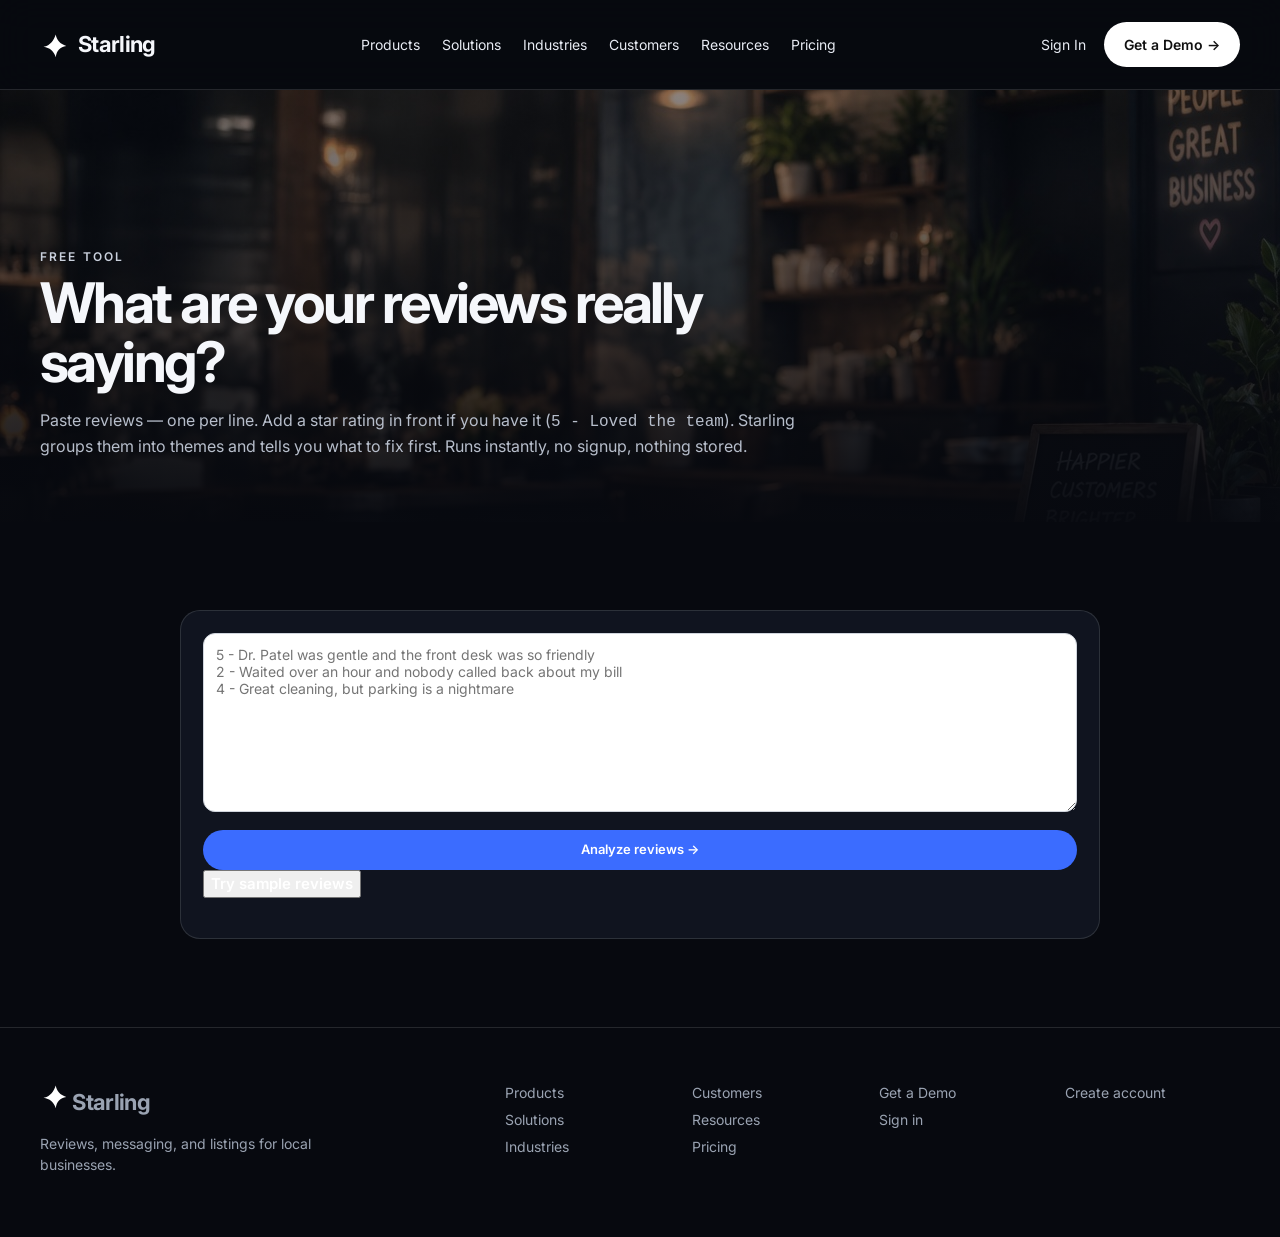
==== static/analyzer.html @ 8b9709c6 "Review Insights: free aspect-based sentiment on the dashboard + public /review-analyzer Groups revie" ====
<!DOCTYPE html>
<html lang="en">
<head>
  <meta charset="utf-8"/>
  <meta name="viewport" content="width=device-width, initial-scale=1"/>
  <title>Free Review Analyzer — Starling</title>
  <meta name="description" content="Paste your customer reviews and see what people praise and complain about — staff, wait time, price, cleanliness. Free, instant, no signup."/>
  <link rel="stylesheet" href="https://fonts.googleapis.com/css2?family=Inter:wght@400;500;600;700&display=swap"/>
  <link rel="stylesheet" href="/static/site.css"/>
</head>
<body>
  <header class="top top-bar">
    <a class="brand" href="/"><svg viewBox="0 0 32 32" fill="none"><path d="M4 18c8-1 12-8 14-14 1 6 5 11 12 13-7 1-11 5-12 13-2-7-7-11-14-12Z" fill="#fff"/></svg> Starling</a>
    <nav class="links">
      <a href="/products">Products</a>
      <a href="/solutions">Solutions</a>
      <a href="/industries">Industries</a>
      <a href="/customers">Customers</a>
      <a href="/resources">Resources</a>
      <a href="/pricing">Pricing</a>
    </nav>
    <div class="top-cta"><a class="signin" href="/app">Sign In</a> <a class="btn-white" href="/demo">Get a Demo →</a></div>
    <button class="burger" id="burger" type="button" aria-label="Menu">☰</button>
  </header>

  <div class="page-hero">
    <div>
      <p class="eyebrow">Free tool</p>
      <h1>What are your reviews really saying?</h1>
      <p class="muted">Paste reviews — one per line. Add a star rating in front if you have it (<code>5 - Loved the team</code>). Starling groups them into themes and tells you what to fix first. Runs instantly, no signup, nothing stored.</p>
    </div>
  </div>

  <section class="section">
    <div class="card" style="max-width:920px;margin:0 auto">
      <textarea id="rv" rows="9" style="width:100%;box-sizing:border-box;border-radius:12px;border:1px solid #d0d5dd;padding:12px;font:14px Inter,sans-serif;color:#101828" placeholder="5 - Dr. Patel was gentle and the front desk was so friendly
2 - Waited over an hour and nobody called back about my bill
4 - Great cleaning, but parking is a nightmare"></textarea>
      <p style="margin-top:12px"><button class="btn-blue" id="go" type="button" style="border:0;cursor:pointer">Analyze reviews →</button> <button class="btn-ghost" id="sample" type="button" style="cursor:pointer">Try sample reviews</button></p>
      <div id="out" style="margin-top:18px"></div>
    </div>
  </section>

  <style>
    #out .row3{display:grid;grid-template-columns:repeat(auto-fit,minmax(240px,1fr));gap:12px;margin:12px 0}
    #out .box{border:1px solid rgba(255,255,255,.12);border-radius:14px;padding:12px 14px}
    #out .bad{border-color:#f04438}
    #out .ok{border-color:#12b76a}
    #out small{text-transform:uppercase;letter-spacing:.08em;font-size:11px;opacity:.7}
    #out b{display:block;font-size:20px;margin:2px 0}
    #out q{display:block;font-size:14px;opacity:.85;margin-top:6px}
    #out .bar{display:flex;height:10px;border-radius:999px;overflow:hidden;background:rgba(255,255,255,.08)}
    #out .bar i{display:block}
    #out .ln{display:grid;grid-template-columns:170px 1fr 40px;gap:10px;align-items:center;margin:8px 0;font-size:14px}
  </style>
  <script>
    const SAMPLE = `5 - Dr. Patel was gentle and totally painless. Front desk team so friendly!
2 - Waited over an hour past my appointment. Nobody called back about billing.
5 - Super clean office and they explained everything.
4 - Great cleaning but parking is terrible.
1 - Charged me twice and the receptionist was dismissive when I asked.
5 - Quick visit, fair price, staff remembered my name.
3 - Hygienist was rushed. Took forever to get an appointment.
5 - Thorough, knowledgeable, and on time. Highly recommend.`;
    const esc = (t) => String(t ?? "").replace(/[&<>"']/g, (c) => ({"&":"&amp;","<":"&lt;",">":"&gt;",'"':"&quot;","'":"&#39;"})[c]);
    document.getElementById("sample").onclick = () => { document.getElementById("rv").value = SAMPLE; run(); };
    document.getElementById("go").onclick = run;
    async function run() {
      const out = document.getElementById("out");
      out.innerHTML = "<p class='muted'>Reading…</p>";
      const res = await fetch("/api/public/insights", {method: "POST", headers: {"Content-Type": "application/json"}, body: JSON.stringify({text: document.getElementById("rv").value})});
      const d = await res.json();
      if (!res.ok) { out.innerHTML = `<p class="muted">${esc(d.detail || "Could not analyze")}</p>`; return; }
      const find = (k) => d.aspects.find((a) => a.aspect === k);
      const fix = d.fix_first && find(d.fix_first), keep = d.keep_doing && find(d.keep_doing);
      const max = Math.max(...d.aspects.map((a) => a.mentions), 1);
      out.innerHTML = `
        <p class="muted">${d.with_text} reviews · ${d.sentiment.positive} positive · ${d.sentiment.neutral} neutral · ${d.sentiment.negative} negative</p>
        <div class="row3">
          ${fix ? `<div class="box bad"><small>Fix first</small><b>${esc(fix.label)}</b>${fix.negative} complaint(s)${fix.complaints[0] ? `<q>${esc(fix.complaints[0])}</q>` : ""}</div>` : ""}
          ${keep ? `<div class="box ok"><small>Keep doing</small><b>${esc(keep.label)}</b>${keep.positive} compliment(s)${keep.praise[0] ? `<q>${esc(keep.praise[0])}</q>` : ""}</div>` : ""}
        </div>
        ${d.aspects.map((a) => `<div class="ln"><span>${esc(a.label)}</span><div class="bar" style="width:${Math.max(8, a.mentions / max * 100)}%"><i style="flex:${a.positive};background:#12b76a"></i><i style="flex:${a.neutral};background:#98a2b3"></i><i style="flex:${a.negative};background:#f04438"></i></div><span class="muted">${a.mentions}</span></div>`).join("")}
        ${d.mismatches && d.mismatches.length ? `<p class="muted">⚠ ${d.mismatches.length} review(s) gave a high rating but used unhappy words — those customers are one bad day from leaving.</p>` : ""}
        <p style="margin-top:16px"><a class="btn-white" href="/app">Get this on autopilot for every new review →</a></p>
        <p class="muted" style="font-size:12px;margin-top:10px">Sentiment by VADER (open source, MIT) + Starling’s local-business theme lexicon. Nothing you paste is stored.</p>`;
    }
  </script>

  <footer class="foot">
    <div>
      <a class="brand" href="/"><svg viewBox="0 0 32 32" fill="none" width="28"><path d="M4 18c8-1 12-8 14-14 1 6 5 11 12 13-7 1-11 5-12 13-2-7-7-11-14-12Z" fill="#fff"/></svg> Starling</a>
      <p>Reviews, messaging, and listings for local businesses.</p>
    </div>
    <div class="foot-cols">
      <div><a href="/products">Products</a><a href="/solutions">Solutions</a><a href="/industries">Industries</a></div>
      <div><a href="/customers">Customers</a><a href="/resources">Resources</a><a href="/pricing">Pricing</a></div>
      <div><a href="/demo">Get a Demo</a><a href="/app">Sign in</a></div>
      <div><a href="/app">Create account</a></div>
    </div>
  </footer>
  <script src="/static/site.js"></script>
</body>
</html>
---- static/site.css ----
:root{
  --bg:#07090f;
  --ink:#f5f7fb;
  --muted:#b7becb;
  --line:rgba(255,255,255,.12);
  --blue:#6d8dff;
  --blue-2:#9eb0ff;
  --glass:rgba(16,20,30,.62);
  --card:rgba(18,23,34,.86);
}
*{box-sizing:border-box}
html{scroll-behavior:smooth}
html,body{margin:0;background:var(--bg);color:var(--ink);font:16px/1.5 Inter,system-ui,sans-serif}
a{color:inherit;text-decoration:none}
img{max-width:100%;display:block}
button,input,select,textarea{font:inherit}

.top{
  position:absolute;left:0;right:0;top:0;z-index:30;
  display:flex;align-items:center;gap:24px;padding:22px 40px;
}
.top-bar{
  position:sticky;top:0;left:auto;right:auto;
  background:rgba(7,9,15,.78);backdrop-filter:blur(18px);
  border-bottom:1px solid var(--line);
}
.brand{display:flex;align-items:center;gap:10px;font-weight:700;font-size:22px;letter-spacing:-.03em;flex:none}
.brand svg{width:28px;height:28px}
.links{display:flex;gap:22px;flex:1;justify-content:center;font-size:14px;color:#e8ecf4}
.links a{padding:6px 0;border-bottom:1px solid transparent}
.links a:hover,.links a.on{color:#fff;border-color:rgba(255,255,255,.35)}
.top-cta{display:flex;align-items:center;gap:18px;font-size:14px;flex:none}
.signin{color:#e8ecf4}
.signin:hover{color:#fff}
.btn-white{
  display:inline-flex;align-items:center;justify-content:center;gap:8px;background:#fff;color:#111;
  border:0;border-radius:999px;padding:12px 20px;font-weight:600;font-size:14px;cursor:pointer
}
.btn-white:hover{background:#f2f4f8}
.btn-blue{
  display:inline-flex;align-items:center;justify-content:center;gap:8px;background:#3b6cff;color:#fff;
  border:0;border-radius:999px;padding:10px 16px;font-weight:600;font-size:13px;cursor:pointer;width:100%
}
.btn-ghost{
  display:inline-flex;align-items:center;gap:10px;color:#fff;font-weight:600;font-size:15px
}
.play{width:34px;height:34px;border-radius:50%;border:1.5px solid #fff;display:inline-grid;place-items:center;font-size:11px}
.burger{display:none;background:transparent;border:0;color:#fff;font-size:22px;margin-left:auto;cursor:pointer}

.hero{
  position:relative;min-height:100vh;overflow:hidden;
  background:#07090f url("/static/img/hero.jpg") 58% center / cover no-repeat;
}
.hero:before{
  content:"";position:absolute;inset:0;pointer-events:none;
  background:
    linear-gradient(90deg, rgba(7,9,15,.94) 0%, rgba(7,9,15,.62) 26%, rgba(7,9,15,.18) 48%, transparent 64%),
    linear-gradient(180deg, rgba(7,9,15,.28) 0%, transparent 18%, transparent 58%, rgba(7,9,15,.88) 100%);
}
.hero-copy{position:relative;z-index:4;max-width:560px;padding:128px 48px 0}
.eyebrow{letter-spacing:.18em;text-transform:uppercase;font-size:12px;color:#c9d0dc;font-weight:600;margin:0}
.hero h1{font-size:64px;line-height:.98;letter-spacing:-.045em;font-weight:700;margin:14px 0 18px}
.hero h1 em{font-style:normal;background:linear-gradient(90deg,#6d8dff,#9eb0ff);-webkit-background-clip:text;background-clip:text;color:transparent}
.hero .lead{color:#d5dae4;font-size:18px;max-width:400px;margin:0 0 28px;line-height:1.55}
.hero-actions{display:flex;align-items:center;gap:22px;flex-wrap:wrap}

.float-stack{position:absolute;inset:0;z-index:3;pointer-events:none}
.float-stack .glass{pointer-events:auto;position:absolute;width:236px}
.card-g{left:35.5%;top:16%;animation:floaty 5s ease-in-out infinite alternate}
.card-f{left:33.6%;top:35%;animation:floaty 5.6s ease-in-out infinite alternate-reverse}
.card-m{left:35.8%;top:54%;animation:floaty 4.8s ease-in-out infinite alternate}
.card-ai{right:4.8%;top:15%;width:268px;animation:floaty 5.2s ease-in-out infinite alternate}
.card-rt{right:5.5%;top:50%;width:268px;animation:floaty 6s ease-in-out infinite alternate-reverse}
@keyframes floaty{from{transform:translateY(0)}to{transform:translateY(-7px)}}

.glass{
  background:var(--glass);backdrop-filter:blur(18px);-webkit-backdrop-filter:blur(18px);
  border:1px solid rgba(255,255,255,.14);
  border-radius:18px;padding:14px 16px;box-shadow:0 20px 50px rgba(0,0,0,.28)
}
.rev{display:flex;gap:12px;align-items:flex-start}
.rev .mark{width:30px;height:30px;border-radius:8px;display:grid;place-items:center;flex:none;overflow:hidden}
.rev .mark svg{width:18px;height:18px}
.g{background:#fff}
.f{background:#1877f2}
.c{background:#22c55e}
.stars{color:#f5b301;letter-spacing:1px;font-size:13px;line-height:1}
.rev p{margin:4px 0 0;font-size:13.5px;line-height:1.35}
.rev small,.ai-card small{color:#9aa3b2;font-size:11px}
.ai-card h4{margin:0 0 4px;font-size:14px;display:flex;align-items:center;gap:8px;font-weight:600}
.spark{color:#8aa0ff}
.draft{background:rgba(255,255,255,.06);border-radius:12px;padding:10px 12px;font-size:13px;color:#d7dce6;margin:8px 0 12px;line-height:1.4}
.rating{display:flex;justify-content:space-between;align-items:flex-end;gap:12px}
.rating b{font-size:34px;letter-spacing:-.04em;display:block;line-height:1}
.up{color:#22c55e;font-size:12px;font-weight:700;margin-top:4px}
.bars{display:flex;gap:4px;align-items:flex-end;height:52px}
.bars i{width:8px;border-radius:3px;background:linear-gradient(#8aa0ff,#4d6dff);display:block}

.hero-floor{position:absolute;left:0;right:0;bottom:0;z-index:4;padding:0 48px 26px}
.stats{
  display:grid;grid-template-columns:repeat(4,minmax(0,200px));gap:8px 0;
  padding:18px 0 16px;border-top:1px solid rgba(255,255,255,.1);max-width:980px
}
.stats > div{padding-right:22px}
.stats > div + div{border-left:1px solid rgba(255,255,255,.16);padding-left:22px}
.stats b{display:block;font-size:34px;letter-spacing:-.04em;color:#6d8dff;line-height:1.1}
.stats span{color:#b7becb;font-size:13px;white-space:nowrap}
.rating small{white-space:nowrap}
.logos{display:flex;justify-content:space-between;align-items:center;gap:24px;padding:6px 0 4px;color:#9aa3b2;font-weight:700;letter-spacing:.06em;font-size:12px;text-transform:uppercase}
.logo-row{display:flex;gap:22px;flex-wrap:wrap;opacity:.78}
.logo-note{opacity:.7;letter-spacing:.12em;font-size:10px;text-align:right;max-width:180px;line-height:1.4}

.section{padding:88px 40px;max-width:1200px;margin:0 auto}
h2{font-size:42px;letter-spacing:-.04em;line-height:1.1;margin:8px 0 14px}
h2 em{font-style:normal;color:var(--blue)}
.lead-s{color:var(--muted);max-width:640px;margin:0 0 28px;font-size:17px}
.grid3,.grid2,.grid4{display:grid;gap:16px}
.grid3{grid-template-columns:repeat(3,1fr)}
.grid2{grid-template-columns:1fr 1fr}
.grid4{grid-template-columns:repeat(4,1fr)}
.card{
  background:var(--card);border:1px solid var(--line);border-radius:20px;padding:22px;
  transition:transform .2s ease,border-color .2s ease
}
.card:hover{transform:translateY(-3px);border-color:rgba(109,141,255,.4)}
.card h3{margin:0 0 8px;font-size:20px}
.ico{width:36px;height:36px;border-radius:10px;background:rgba(109,141,255,.14);color:var(--blue);display:grid;place-items:center;margin-bottom:12px;font-size:16px}
.muted{color:var(--muted)}
.split{display:grid;grid-template-columns:1fr 1fr;gap:40px;align-items:center}
.photo{border-radius:24px;overflow:hidden;min-height:420px;background:#111 center/cover;position:relative;box-shadow:0 30px 80px rgba(0,0,0,.35)}
.photo .glass{position:absolute}
.pin-tl{left:18px;top:18px;width:230px}
.pin-br{right:18px;bottom:18px;width:240px}

.steps{display:grid;grid-template-columns:repeat(3,1fr);gap:16px}
.step{padding:24px;border-radius:20px;border:1px solid var(--line);background:linear-gradient(180deg,rgba(255,255,255,.04),rgba(255,255,255,.01))}
.step b{display:block;color:var(--blue);font-size:13px;letter-spacing:.14em;text-transform:uppercase;margin-bottom:8px}
.step h3{margin:0 0 8px}

.quote{
  max-width:860px;margin:0 auto;text-align:center
}
.quote p{font-size:32px;letter-spacing:-.03em;line-height:1.25;margin:0 0 16px}
.quote span{color:var(--muted);font-size:14px}

.price .card{padding:28px}
.price .card b{font-size:44px;letter-spacing:-.04em;display:block;margin:6px 0 2px}
.price ul{margin:14px 0 20px;padding-left:18px;color:#c5ccd8}
.price li{margin:6px 0}
.featured{outline:2px solid var(--blue);background:linear-gradient(180deg,rgba(109,141,255,.12),rgba(18,23,34,.9))}

.cta-band{
  margin:20px 40px 60px;border-radius:28px;overflow:hidden;position:relative;min-height:320px;
  background:#111 url("/static/img/section-cafe.jpg") center/cover;display:flex;align-items:center
}
.cta-band:before{
  content:"";position:absolute;inset:0;
  background:linear-gradient(90deg,rgba(7,9,15,.88),rgba(7,9,15,.45) 60%,rgba(7,9,15,.2))
}
.cta-inner{position:relative;z-index:1;padding:48px;max-width:640px}
.cta-inner h2{margin-top:0}

.page-hero{
  position:relative;min-height:48vh;display:flex;align-items:flex-end;
  background:#07090f url("/static/img/section-cafe.jpg") center/cover no-repeat;
  padding:140px 40px 48px
}
.page-hero:before{
  content:"";position:absolute;inset:0;
  background:linear-gradient(180deg,rgba(7,9,15,.45) 0%,rgba(7,9,15,.72) 55%,rgba(7,9,15,.96) 100%)
}
.page-hero > *{position:relative;z-index:1;max-width:760px}
.page-hero h1{font-size:56px;letter-spacing:-.045em;line-height:1.05;margin:8px 0 12px}
.page-hero.woman{background-image:url("/static/img/section-woman.jpg")}

.form{max-width:520px;display:grid;gap:8px}
.form label{font-size:13px;color:#c5ccd8}
.form input,.form select,.form textarea{
  background:#0e121b;border:1px solid var(--line);border-radius:12px;padding:12px 14px;color:#fff
}
.form input:focus,.form textarea:focus{outline:1px solid var(--blue);border-color:transparent}

.foot{border-top:1px solid var(--line);padding:48px 40px;display:grid;grid-template-columns:1.2fr 2fr;gap:24px;color:#9aa3b2;font-size:14px}
.foot p{max-width:320px}
.foot-cols{display:grid;grid-template-columns:repeat(4,1fr);gap:12px}
.foot a{display:block;margin:6px 0}
.foot a:hover{color:#fff}
.legal{grid-column:1/-1;border-top:1px solid var(--line);margin-top:18px;padding-top:16px;font-size:12px}

@media (prefers-reduced-motion: reduce){
  .float-stack .glass{animation:none}
}
@media (max-width:1100px){
  .hero h1{font-size:52px}
  .card-g,.card-f,.card-m{left:34%}
}
@media (max-width:980px){
  .top{flex-wrap:wrap}
  .brand{order:1}
  .burger{display:block;order:2}
  .links,.top-cta{display:none}
  body.nav-open .links,body.nav-open .top-cta{
    display:flex;flex-direction:column;flex:1 0 100%;gap:12px;
    background:#0e121b;padding:14px 16px;border:1px solid var(--line)
  }
  body.nav-open .top{row-gap:0;column-gap:24px}
  body.nav-open .links{order:3;margin-top:12px;border-radius:16px 16px 0 0;border-bottom:0}
  body.nav-open .top-cta{order:4;border-radius:0 0 16px 16px;border-top:0;padding-top:4px;align-items:stretch}
  .hero{background-position:72% center}
  .hero h1,.page-hero h1{font-size:40px}
  .hero-copy{padding:100px 20px 0;max-width:none}
  .float-stack{position:relative;display:grid;grid-template-columns:1fr 1fr;gap:10px;padding:24px 20px 0;inset:auto}
  .float-stack .glass{position:relative;left:auto;right:auto;top:auto;width:auto;animation:none}
  .card-ai,.card-rt{grid-column:1/-1}
  .hero-floor{position:relative;padding:20px 20px 24px}
  .stats,.grid3,.grid2,.grid4,.split,.foot,.price,.steps,.logos{grid-template-columns:1fr}
  .stats{grid-template-columns:1fr 1fr}
  .top,.section,.page-hero,.cta-band,.foot{padding-left:20px;padding-right:20px}
  .cta-band{margin:0 20px 40px}
  .logo-note{text-align:left}
  .photo{min-height:280px}
}
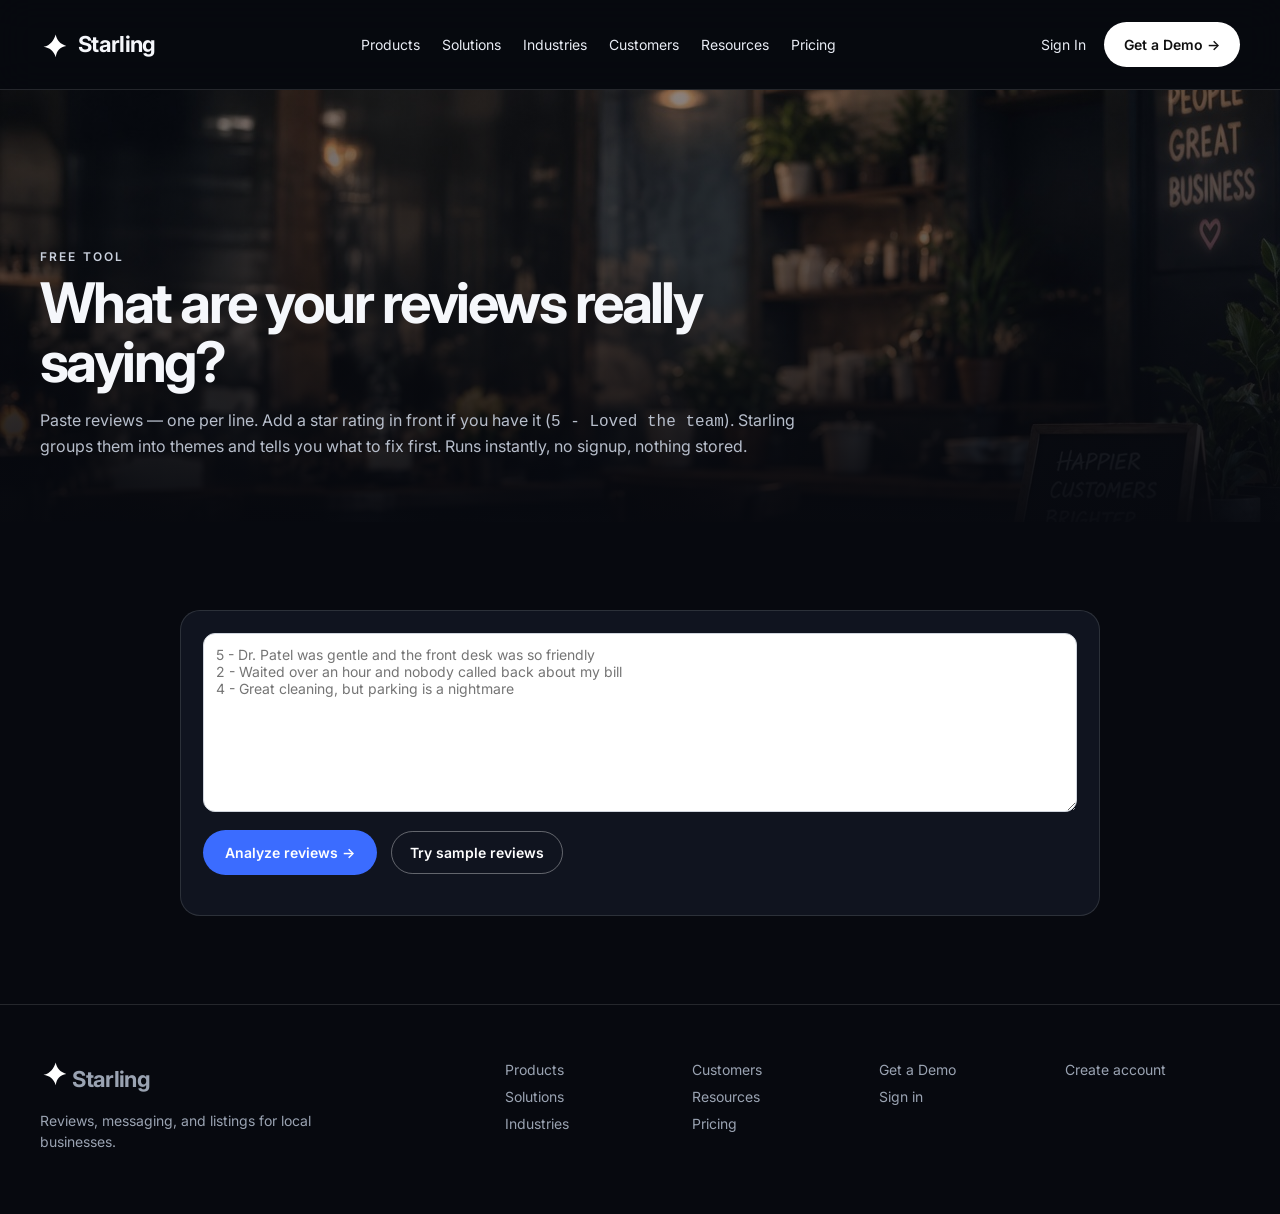
==== commit 5cca2167: "Review analyzer: tidy button styles" ====
--- a/static/analyzer.html
+++ b/static/analyzer.html
@@ -36,7 +36,7 @@
       <textarea id="rv" rows="9" style="width:100%;box-sizing:border-box;border-radius:12px;border:1px solid #d0d5dd;padding:12px;font:14px Inter,sans-serif;color:#101828" placeholder="5 - Dr. Patel was gentle and the front desk was so friendly
 2 - Waited over an hour and nobody called back about my bill
 4 - Great cleaning, but parking is a nightmare"></textarea>
-      <p style="margin-top:12px"><button class="btn-blue" id="go" type="button" style="border:0;cursor:pointer">Analyze reviews →</button> <button class="btn-ghost" id="sample" type="button" style="cursor:pointer">Try sample reviews</button></p>
+      <p style="margin-top:12px;display:flex;gap:14px;align-items:center;flex-wrap:wrap"><button class="btn-blue" id="go" type="button" style="width:auto;padding:12px 22px;font-size:14px">Analyze reviews →</button> <button class="btn-ghost" id="sample" type="button" style="background:transparent;border:1px solid rgba(255,255,255,.35);border-radius:999px;padding:10px 18px;font-size:14px;cursor:pointer">Try sample reviews</button></p>
       <div id="out" style="margin-top:18px"></div>
     </div>
   </section>
